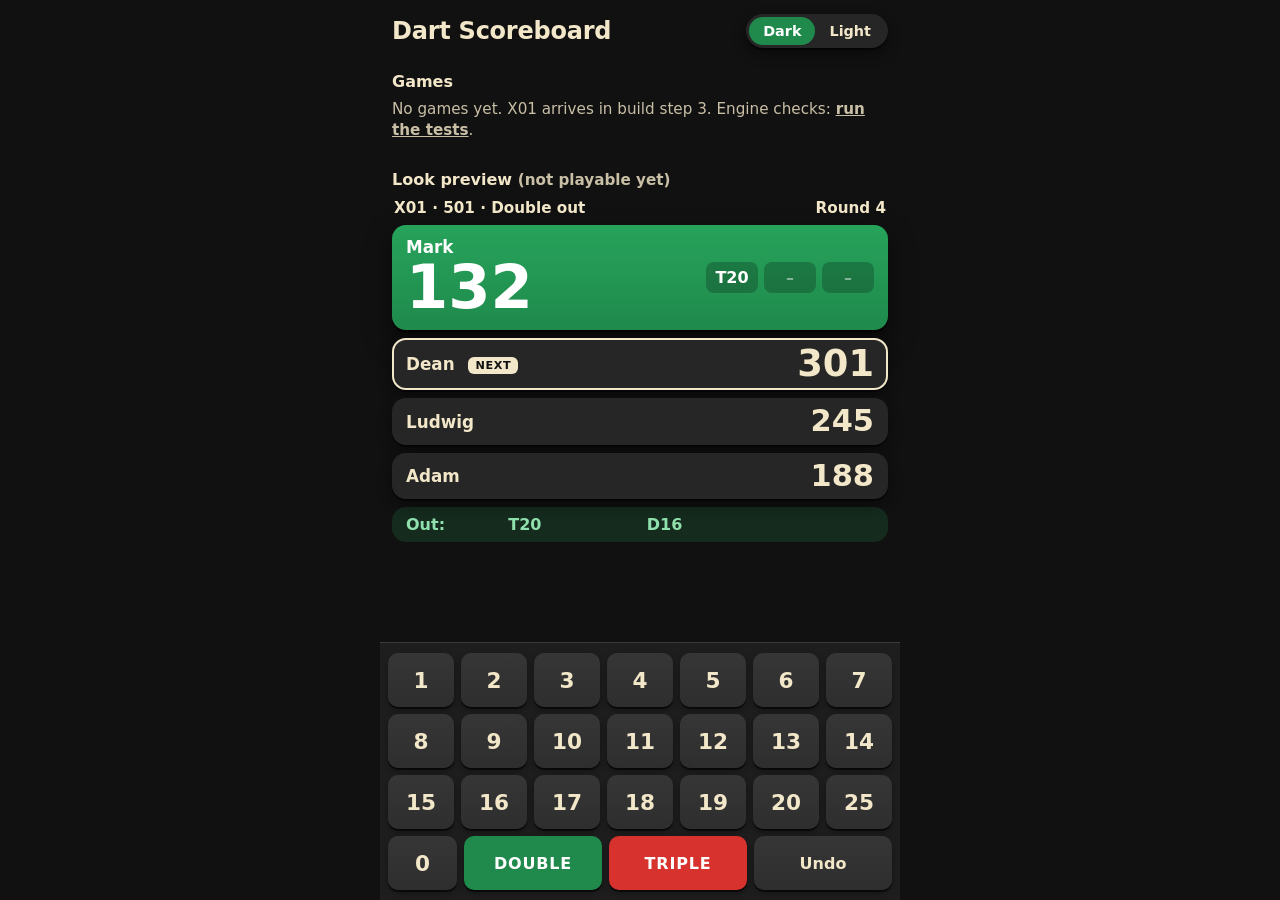
==== index.html @ 5ef2028f "Build step 1: app shell, game registry, engine with replay undo - Static PWA shell (manifest, offlin" ====
<!doctype html>
<html lang="en" data-theme="dark">
<head>
  <meta charset="utf-8">
  <meta name="viewport" content="width=device-width, initial-scale=1, viewport-fit=cover">
  <meta name="theme-color" content="#111111">
  <meta name="apple-mobile-web-app-capable" content="yes">
  <meta name="apple-mobile-web-app-status-bar-style" content="black">
  <title>Dart Scoreboard</title>
  <link rel="manifest" href="manifest.webmanifest">
  <link rel="icon" href="icons/icon.svg" type="image/svg+xml">
  <script>
    // Apply the saved theme before anything draws, so there's no flash.
    try { var t = localStorage.getItem('dartscoreboard.theme'); if (t === 'light' || t === 'dark') document.documentElement.dataset.theme = t; } catch (e) {}
  </script>
  <link rel="stylesheet" href="css/theme.css">
  <link rel="stylesheet" href="css/app.css">
  <script type="module" src="js/main.js"></script>
</head>
<body>
  <div class="app" id="app"></div>
</body>
</html>
---- css/theme.css ----
/* Colors for both themes. Every screen uses these variables, never raw colors.
   Dartboard palette: black, neutral greys, red, green, cream. No blue-tinted darks. */

:root,
:root[data-theme="dark"] {
  color-scheme: dark;

  /* page and surfaces */
  --page: #111111;
  --page-edge: #0b0b0b;
  --card: #262626;
  --card-text: #f3e7c9;
  --text: #f3e7c9;
  --text-muted: #c9bfa6;     /* still high contrast; never faint */
  --hairline: #3a3a3a;

  /* current thrower */
  --thrower-top: #27a35b;
  --thrower: #1f8a4c;
  --thrower-text: #ffffff;

  /* on-deck ("Next") */
  --next-outline: #f3e7c9;
  --next-tag-bg: #f3e7c9;
  --next-tag-text: #111111;

  /* checkout ("Out") bar */
  --hint-bg: rgba(39, 163, 91, 0.18);
  --hint-text: #8fe0ad;

  /* keypad band */
  --pad-band: #1e1e1e;
  --pad-border: #3a3a3a;
  --key: #2e2e2e;
  --key-top: #363636;
  --key-text: #f3e7c9;
  --key-double: #1f8a4c;
  --key-triple: #d7322d;
  --key-mod-text: #ffffff;

  /* feedback */
  --danger: #d7322d;
  --danger-text: #ffffff;

  /* depth */
  --shadow-card: 0 2px 0 rgba(0, 0, 0, 0.5), 0 6px 14px rgba(0, 0, 0, 0.45);
  --shadow-thrower: 0 3px 0 rgba(0, 0, 0, 0.55), 0 12px 26px rgba(0, 0, 0, 0.6);
  --shadow-key: 0 2px 0 rgba(0, 0, 0, 0.6), 0 3px 6px rgba(0, 0, 0, 0.35);
}

:root[data-theme="light"] {
  color-scheme: light;

  --page: #f3e7c9;
  --page-edge: #eadcb8;
  --card: #fffaec;
  --card-text: #111111;
  --text: #111111;
  --text-muted: #3d3a33;
  --hairline: #d8caa6;

  --thrower-top: #27a35b;
  --thrower: #1f8a4c;
  --thrower-text: #ffffff;

  --next-outline: #111111;
  --next-tag-bg: #111111;
  --next-tag-text: #f3e7c9;

  --hint-bg: #d4efdc;
  --hint-text: #145c33;

  --pad-band: #000000;
  --pad-border: #000000;
  --key: #2e2e2e;
  --key-top: #363636;
  --key-text: #f3e7c9;
  --key-double: #1f8a4c;
  --key-triple: #d7322d;
  --key-mod-text: #ffffff;

  --danger: #d7322d;
  --danger-text: #ffffff;

  --shadow-card: 0 1px 0 rgba(60, 45, 10, 0.18), 0 4px 12px rgba(60, 45, 10, 0.18);
  --shadow-thrower: 0 2px 0 rgba(0, 0, 0, 0.25), 0 10px 22px rgba(20, 60, 30, 0.35);
  --shadow-key: 0 2px 0 rgba(0, 0, 0, 0.7), 0 3px 6px rgba(0, 0, 0, 0.4);
}

/* sizes and type, shared by both themes */
:root {
  --font: system-ui, -apple-system, "Segoe UI", Roboto, "Helvetica Neue", Arial, sans-serif;
  --radius-card: 14px;
  --radius-key: 10px;
  --gap: 8px;
  --gutter: 12px;
}
---- css/app.css ----
/* Layout and components. Colors come only from css/theme.css variables. */

*, *::before, *::after { box-sizing: border-box; }

html, body { margin: 0; height: 100%; }

body {
  background: var(--page);
  color: var(--text);
  font-family: var(--font);
  -webkit-font-smoothing: antialiased;
  -webkit-tap-highlight-color: transparent;
  overscroll-behavior: none;
}

button { font: inherit; color: inherit; cursor: pointer; }

.app {
  max-width: 520px;
  min-height: 100%;
  margin: 0 auto;
  display: flex;
  flex-direction: column;
  padding-top: env(safe-area-inset-top);
}

/* ---------- top bar ---------- */
.topbar {
  display: flex;
  align-items: center;
  justify-content: space-between;
  gap: var(--gap);
  padding: 14px var(--gutter) 10px;
}
.topbar h1 { margin: 0; font-size: 1.5rem; font-weight: 800; letter-spacing: -0.01em; }

.segmented {
  display: inline-flex;
  background: var(--card);
  border-radius: 999px;
  padding: 3px;
  box-shadow: var(--shadow-card);
}
.segmented button {
  border: 0;
  background: transparent;
  color: var(--card-text);
  font-weight: 700;
  font-size: 0.9rem;
  padding: 6px 14px;
  border-radius: 999px;
}
.segmented button[aria-pressed="true"] { background: var(--thrower); color: var(--thrower-text); }

/* ---------- sections ---------- */
.section { padding: 6px var(--gutter) 14px; }
.section h2 { margin: 8px 0; font-size: 1rem; font-weight: 800; }
.note { margin: 0; font-size: 0.95rem; color: var(--text-muted); line-height: 1.4; }
.note a { color: inherit; font-weight: 700; }

/* ---------- playing screen pieces (used by the step-1 preview) ---------- */
.game-header {
  display: flex;
  justify-content: space-between;
  font-weight: 700;
  font-size: 0.95rem;
  color: var(--text);
  padding: 0 2px 8px;
}

.cards { display: flex; flex-direction: column; gap: var(--gap); }

.card {
  position: relative;
  display: flex;
  align-items: center;
  justify-content: space-between;
  gap: var(--gap);
  background: var(--card);
  color: var(--card-text);
  border-radius: var(--radius-card);
  box-shadow: var(--shadow-card);
  padding: 8px 14px;
}
.card .name { font-weight: 800; font-size: 1.05rem; }
.card .score { font-weight: 800; font-size: 1.9rem; font-variant-numeric: tabular-nums; line-height: 1; }

.card.thrower {
  background: linear-gradient(var(--thrower-top), var(--thrower));
  color: var(--thrower-text);
  box-shadow: var(--shadow-thrower);
  padding: 12px 14px;
  flex-wrap: wrap;
}
.card.thrower .score { font-size: 3.8rem; }

.card.next { outline: 2px solid var(--next-outline); outline-offset: -2px; }
.card.next .score { font-size: 2.3rem; }

.tag {
  font-size: 0.7rem;
  font-weight: 800;
  text-transform: uppercase;
  letter-spacing: 0.06em;
  padding: 2px 7px;
  border-radius: 6px;
  background: var(--next-tag-bg);
  color: var(--next-tag-text);
  margin-left: 8px;
  vertical-align: middle;
}

.slots { display: flex; gap: 6px; }
.slot {
  min-width: 52px;
  padding: 6px 4px;
  text-align: center;
  font-weight: 800;
  border-radius: 8px;
  background: rgba(0, 0, 0, 0.22);
}
.slot.empty { color: rgba(255, 255, 255, 0.45); }

.hint {
  display: grid;
  grid-template-columns: auto 1fr 1fr 1fr;
  align-items: center;
  margin-top: var(--gap);
  padding: 8px 14px;
  border-radius: var(--radius-card);
  background: var(--hint-bg);
  color: var(--hint-text);
  font-weight: 800;
}
.hint span { text-align: center; }
.hint .label { text-align: left; padding-right: 10px; }

/* ---------- keypad band: bottom of the screen, full width, straight top ---------- */
.keypad {
  margin-top: auto;
  background: var(--pad-band);
  border-top: 1px solid var(--pad-border);
  padding: 10px 8px calc(10px + env(safe-area-inset-bottom));
  display: grid;
  grid-template-columns: repeat(7, 1fr);
  gap: 7px;
}
.key {
  border: 0;
  height: 54px;
  border-radius: var(--radius-key);
  background: linear-gradient(var(--key-top), var(--key));
  color: var(--key-text);
  font-size: 1.35rem;
  font-weight: 700;
  box-shadow: var(--shadow-key);
}
.key:active { transform: translateY(1px); box-shadow: none; }
.keypad .bottom { grid-column: 1 / -1; display: grid; grid-template-columns: 1fr 2fr 2fr 2fr; gap: 7px; }
.key.double { background: var(--key-double); color: var(--key-mod-text); font-size: 1rem; letter-spacing: 0.05em; }
.key.triple { background: var(--key-triple); color: var(--key-mod-text); font-size: 1rem; letter-spacing: 0.05em; }
.key.undo { font-size: 1rem; }
.key[aria-pressed="true"] { outline: 3px solid var(--key-text); outline-offset: -3px; }
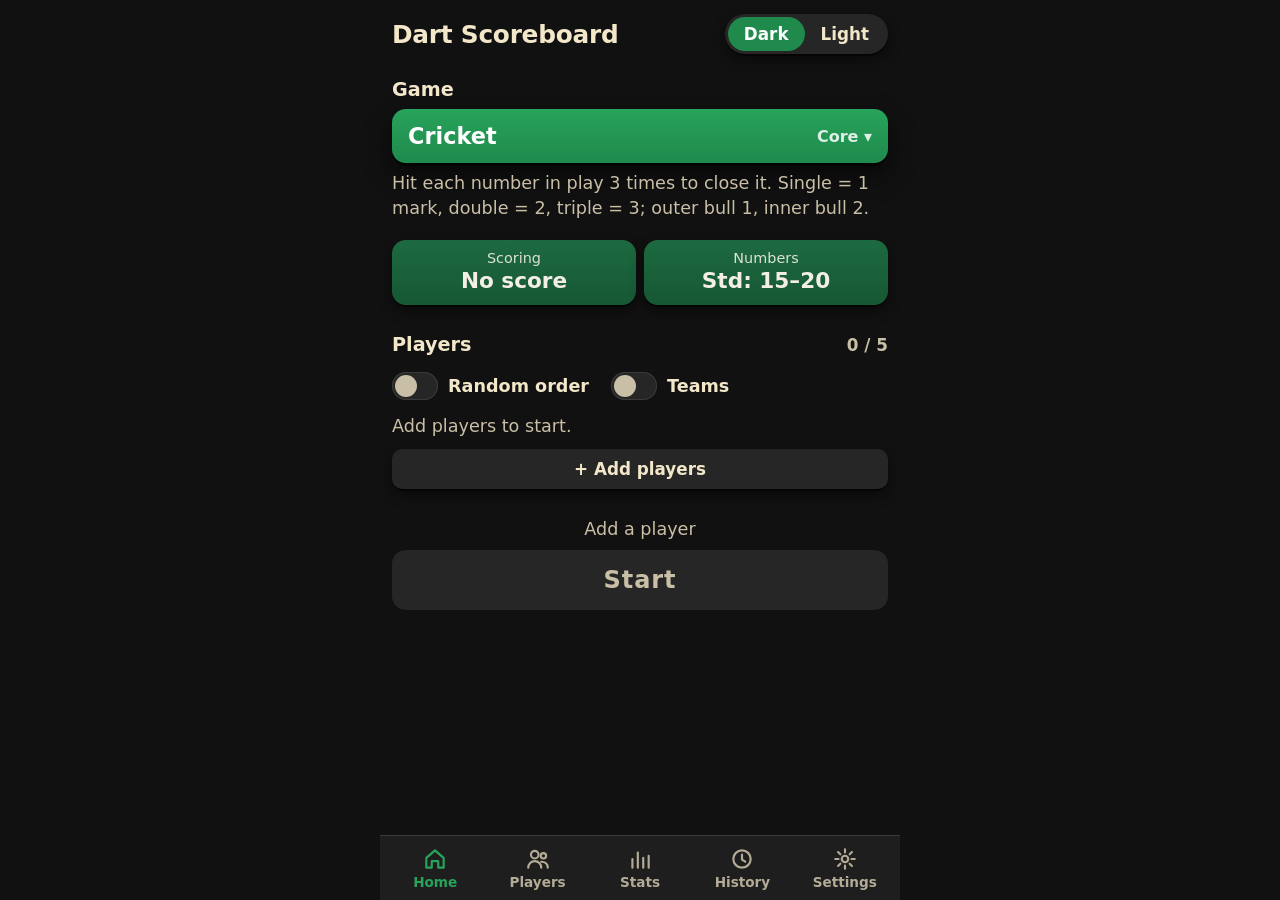
==== commit 31385e38: "Dartboard app icon, with PNG copies for iPhone and Android Co-Authored-By: Claude Opus 5.5 <noreply@" ====
--- a/index.html
+++ b/index.html
@@ -9,6 +9,7 @@
   <title>Dart Scoreboard</title>
   <link rel="manifest" href="manifest.webmanifest">
   <link rel="icon" href="icons/icon.svg" type="image/svg+xml">
+  <link rel="apple-touch-icon" href="icons/icon-180.png">
   <script>
     // Apply the saved theme before anything draws, so there's no flash.
     try { var t = localStorage.getItem('dartscoreboard.theme'); if (t === 'light' || t === 'dark') document.documentElement.dataset.theme = t; } catch (e) {}
--- a/css/theme.css
+++ b/css/theme.css
@@ -37,6 +37,22 @@
   --key-double: #1f8a4c;
   --key-triple: #d7322d;
   --key-mod-text: #ffffff;
+
+  /* darker, muted green: setup option tiles, quieter than the Game bar and Start */
+  --accent-soft-top: #1d6a40;
+  --accent-soft: #165834;
+  --accent-soft-text: #f3efe6;
+
+  /* bullseye target (Halve-It): faded treble red */
+  --bull-ring: rgba(222, 58, 52, 0.55);
+  --bull-gap: #1d1312;
+  --bull-centre: rgba(222, 58, 52, 0.62);
+  --bull-text: #ffffff;
+  --bull-text-shadow: 0 2px 8px rgba(0, 0, 0, 0.6);
+
+  /* small grey boxes, e.g. last turn's darts */
+  --chip-bg: #3a3a3a;
+  --chip-text: #f3e7c9;
 
   /* feedback */
   --danger: #d7322d;
@@ -79,6 +95,19 @@
   --key-triple: #d7322d;
   --key-mod-text: #ffffff;
 
+  --accent-soft-top: #1d6a40;
+  --accent-soft: #165834;
+  --accent-soft-text: #f3efe6;
+
+  --bull-ring: rgba(215, 50, 45, 0.5);
+  --bull-gap: #f8eee3;
+  --bull-centre: rgba(215, 50, 45, 0.58);
+  --bull-text: #1a0a09;
+  --bull-text-shadow: 0 1px 3px rgba(255, 250, 236, 0.8);
+
+  --chip-bg: #dcd5c4;
+  --chip-text: #111111;
+
   --danger: #d7322d;
   --danger-text: #ffffff;
 
--- a/css/app.css
+++ b/css/app.css
@@ -32,7 +32,7 @@
   gap: var(--gap);
   padding: 14px var(--gutter) 10px;
 }
-.topbar h1 { margin: 0; font-size: 1.5rem; font-weight: 800; letter-spacing: -0.01em; }
+.topbar h1 { margin: 0; font-size: 1.55rem; white-space: nowrap; font-weight: 700; letter-spacing: -0.01em; }
 
 .segmented {
   display: inline-flex;
@@ -46,24 +46,24 @@
   background: transparent;
   color: var(--card-text);
   font-weight: 700;
-  font-size: 0.9rem;
-  padding: 6px 14px;
+  font-size: 1.05rem;
+  padding: 7px 16px;
   border-radius: 999px;
 }
 .segmented button[aria-pressed="true"] { background: var(--thrower); color: var(--thrower-text); }
 
 /* ---------- sections ---------- */
 .section { padding: 6px var(--gutter) 14px; }
-.section h2 { margin: 8px 0; font-size: 1rem; font-weight: 800; }
-.note { margin: 0; font-size: 0.95rem; color: var(--text-muted); line-height: 1.4; }
+.section h2 { margin: 8px 0; font-size: 1.2rem; font-weight: 700; }
+.note { margin: 0; font-size: 1.1rem; color: var(--text-muted); line-height: 1.4; }
 .note a { color: inherit; font-weight: 700; }
 
 /* ---------- playing screen pieces (used by the step-1 preview) ---------- */
 .game-header {
   display: flex;
   justify-content: space-between;
-  font-weight: 700;
-  font-size: 0.95rem;
+  font-weight: 500;
+  font-size: 1.15rem;
   color: var(--text);
   padding: 0 2px 8px;
 }
@@ -82,24 +82,24 @@
   box-shadow: var(--shadow-card);
   padding: 8px 14px;
 }
-.card .name { font-weight: 800; font-size: 1.05rem; }
-.card .score { font-weight: 800; font-size: 1.9rem; font-variant-numeric: tabular-nums; line-height: 1; }
+.card .name { font-weight: 600; letter-spacing: 0.01em; font-size: 1.35rem; }
+.card .score { font-weight: 700; letter-spacing: 0.01em; font-size: 2.1rem; font-variant-numeric: tabular-nums; line-height: 1; }
 
 .card.thrower {
   background: linear-gradient(var(--thrower-top), var(--thrower));
   color: var(--thrower-text);
   box-shadow: var(--shadow-thrower);
   padding: 12px 14px;
-  flex-wrap: wrap;
-}
+}
+.card.thrower .slots { margin-top: 8px; }
 .card.thrower .score { font-size: 3.8rem; }
 
 .card.next { outline: 2px solid var(--next-outline); outline-offset: -2px; }
-.card.next .score { font-size: 2.3rem; }
+.card.next .score { font-size: 2.5rem; }
 
 .tag {
-  font-size: 0.7rem;
-  font-weight: 800;
+  font-size: 0.85rem;
+  font-weight: 700;
   text-transform: uppercase;
   letter-spacing: 0.06em;
   padding: 2px 7px;
@@ -112,10 +112,11 @@
 
 .slots { display: flex; gap: 6px; }
 .slot {
-  min-width: 52px;
+  min-width: 56px;
   padding: 6px 4px;
   text-align: center;
-  font-weight: 800;
+  font-size: 1.2rem;
+  font-weight: 600;
   border-radius: 8px;
   background: rgba(0, 0, 0, 0.22);
 }
@@ -130,7 +131,9 @@
   border-radius: var(--radius-card);
   background: var(--hint-bg);
   color: var(--hint-text);
-  font-weight: 800;
+  font-size: 1.35rem;
+  font-weight: 600;
+  letter-spacing: 0.02em;
 }
 .hint span { text-align: center; }
 .hint .label { text-align: left; padding-right: 10px; }
@@ -147,17 +150,762 @@
 }
 .key {
   border: 0;
-  height: 54px;
+  height: 58px;
   border-radius: var(--radius-key);
   background: linear-gradient(var(--key-top), var(--key));
   color: var(--key-text);
-  font-size: 1.35rem;
-  font-weight: 700;
+  font-size: 1.7rem;
+  font-weight: 500;
   box-shadow: var(--shadow-key);
 }
 .key:active { transform: translateY(1px); box-shadow: none; }
 .keypad .bottom { grid-column: 1 / -1; display: grid; grid-template-columns: 1fr 2fr 2fr 2fr; gap: 7px; }
-.key.double { background: var(--key-double); color: var(--key-mod-text); font-size: 1rem; letter-spacing: 0.05em; }
-.key.triple { background: var(--key-triple); color: var(--key-mod-text); font-size: 1rem; letter-spacing: 0.05em; }
-.key.undo { font-size: 1rem; }
+.key.double { background: var(--key-double); color: var(--key-mod-text); font-size: 1.25rem; font-weight: 600; letter-spacing: 0.05em; }
+.key.triple { background: var(--key-triple); color: var(--key-mod-text); font-size: 1.25rem; font-weight: 600; letter-spacing: 0.05em; }
+.key.undo { font-size: 1.25rem; font-weight: 600; }
 .key[aria-pressed="true"] { outline: 3px solid var(--key-text); outline-offset: -3px; }
+
+/* ================= step 2: screens, setup, players ================= */
+
+.screen { flex: 1; padding-bottom: 12px; }
+.count { font-weight: 600; color: var(--text-muted); font-size: 1.05rem; }
+.note.small { font-size: 0.95rem; }
+.note.center { text-align: center; margin-bottom: 8px; }
+.row-between { display: flex; align-items: baseline; justify-content: space-between; }
+.error { margin: 8px 0 0; color: var(--danger); font-weight: 600; font-size: 1.05rem; }
+
+/* buttons */
+.btn {
+  border: 0;
+  border-radius: var(--radius-key);
+  background: var(--card);
+  color: var(--card-text);
+  font-weight: 600;
+  font-size: 1.05rem;
+  padding: 10px 14px;
+  box-shadow: var(--shadow-card);
+}
+.btn.primary { background: var(--thrower); color: var(--thrower-text); }
+.btn.danger { background: var(--danger); color: var(--danger-text); }
+.btn.wide { width: 100%; margin-top: 10px; }
+.btn.icon-btn { padding: 10px 13px; }
+.btn:disabled, .chip:disabled { opacity: 0.45; cursor: default; }
+
+/* text inputs */
+input {
+  font: inherit;
+  font-size: 1.1rem;
+  color: var(--card-text);
+  background: var(--card);
+  border: 1px solid var(--hairline);
+  border-radius: var(--radius-key);
+  padding: 10px 12px;
+  min-width: 0;
+}
+input:focus { outline: 2px solid var(--thrower-top); outline-offset: 0; }
+.add-row { display: flex; gap: var(--gap); width: 100%; }
+.add-row input { flex: 1; }
+
+/* game picker */
+.game-pick {
+  width: 100%;
+  display: flex;
+  justify-content: space-between;
+  align-items: center;
+  border: 0;
+  border-radius: var(--radius-card);
+  background: var(--card);
+  color: var(--card-text);
+  box-shadow: var(--shadow-card);
+  padding: 14px 16px;
+  font-size: 1.4rem;
+  font-weight: 700;
+}
+.pick-group { font-size: 1rem; font-weight: 600; color: var(--text-muted); }
+.rules { margin-top: 8px; }
+.game-list { margin-top: 8px; display: grid; gap: 10px; }
+.group-name { font-weight: 700; font-size: 0.95rem; text-transform: uppercase; letter-spacing: 0.06em; color: var(--text-muted); margin-bottom: 4px; }
+.game-option {
+  border: 0; border-radius: var(--radius-key); padding: 10px 14px; margin: 0 6px 6px 0;
+  background: var(--card); color: var(--card-text); font-weight: 600; font-size: 1.1rem; box-shadow: var(--shadow-card);
+}
+.game-option[aria-pressed="true"] { background: var(--thrower); color: var(--thrower-text); }
+
+/* option tiles: tap to cycle */
+.tiles { display: grid; grid-template-columns: repeat(auto-fit, minmax(76px, 1fr)); gap: var(--gap); }
+.tile {
+  border: 0;
+  border-radius: var(--radius-card);
+  background: linear-gradient(var(--thrower-top), var(--thrower));
+  color: var(--thrower-text);
+  box-shadow: var(--shadow-card);
+  padding: 10px 6px 12px;
+  display: flex;
+  flex-direction: column;
+  align-items: center;
+  gap: 2px;
+}
+.tile.off { background: var(--card); color: var(--card-text); }
+.tile-label { font-size: 0.9rem; font-weight: 500; opacity: 0.9; }
+.tile-value { font-size: 1.35rem; font-weight: 700; }
+.tile:active { transform: translateY(1px); }
+.custom-row { display: flex; align-items: center; justify-content: space-between; gap: 10px; margin-top: 10px; font-weight: 600; font-size: 1.05rem; }
+.custom-row input { width: 9em; }
+
+/* switches */
+.switches { display: flex; flex-wrap: wrap; gap: 10px 22px; margin: 4px 0 10px; }
+.switch { display: inline-flex; align-items: center; gap: 10px; border: 0; background: none; padding: 4px 0; font-size: 1.1rem; font-weight: 600; }
+.switch-track { width: 46px; height: 28px; border-radius: 999px; background: var(--card); box-shadow: inset 0 0 0 1px var(--hairline); position: relative; transition: background 0.15s; }
+.switch-knob { position: absolute; top: 3px; left: 3px; width: 22px; height: 22px; border-radius: 50%; background: var(--text-muted); transition: transform 0.15s, background 0.15s; }
+.switch[aria-checked="true"] .switch-track { background: var(--thrower); }
+.switch[aria-checked="true"] .switch-knob { transform: translateX(18px); background: #ffffff; }
+
+/* picked players and roster list */
+.picked, .list { list-style: none; margin: 0; padding: 0; display: flex; flex-direction: column; gap: 6px; }
+.pick-row, .list-row {
+  display: flex; align-items: center; gap: 10px;
+  background: var(--card); color: var(--card-text);
+  border-radius: var(--radius-card); box-shadow: var(--shadow-card);
+  padding: 6px 8px 6px 6px;
+}
+.list-row { padding-left: 14px; }
+.row-name { flex: 1; font-size: 1.3rem; font-weight: 600; letter-spacing: 0.01em; overflow: hidden; text-overflow: ellipsis; white-space: nowrap; }
+.picked { user-select: none; -webkit-user-select: none; }
+.handle { display: grid; place-items: center; width: 40px; height: 40px; color: var(--text-muted); touch-action: none; cursor: grab; }
+.pick-row.dragging { outline: 2px solid var(--thrower-top); box-shadow: var(--shadow-thrower); }
+.team-badge {
+  width: 40px; height: 40px; border-radius: 50%;
+  border: 2px solid var(--card-text); background: transparent; color: var(--card-text);
+  font-weight: 700; font-size: 1.1rem;
+}
+.add-panel { margin-top: 10px; }
+.chips { display: flex; flex-wrap: wrap; gap: 6px; margin-bottom: 10px; }
+.chip {
+  border: 1px solid var(--hairline); border-radius: 999px; background: var(--card); color: var(--card-text);
+  padding: 8px 14px; font-weight: 600; font-size: 1.05rem;
+}
+
+/* start button */
+.start-wrap { padding-top: 14px; }
+.start {
+  width: 100%; border: 0; border-radius: var(--radius-card); padding: 16px;
+  background: linear-gradient(var(--thrower-top), var(--thrower)); color: var(--thrower-text);
+  font-size: 1.5rem; font-weight: 700; letter-spacing: 0.04em; box-shadow: var(--shadow-thrower);
+}
+.start:disabled { background: var(--card); color: var(--text-muted); box-shadow: none; cursor: default; }
+
+/* bottom navigation */
+.tabbar {
+  position: sticky; bottom: 0;
+  display: grid; grid-template-columns: repeat(5, 1fr);
+  background: var(--pad-band); border-top: 1px solid var(--pad-border);
+  padding: 6px 4px calc(6px + env(safe-area-inset-bottom));
+}
+.tabbar button { border: 0; background: none; color: var(--key-text); opacity: 0.7; display: flex; flex-direction: column; align-items: center; gap: 2px; font-size: 0.85rem; font-weight: 600; padding: 4px 0; }
+.tabbar button[aria-current="page"] { opacity: 1; color: var(--thrower-top); }
+.icon { width: 26px; height: 26px; fill: none; stroke: currentColor; stroke-width: 2; stroke-linecap: round; stroke-linejoin: round; }
+
+/* playing screen (step 2 placeholder) */
+.match { display: flex; flex-direction: column; min-height: 100vh; min-height: 100dvh; }
+.match-top { display: flex; align-items: center; justify-content: space-between; gap: 10px; padding: 10px var(--gutter) 0; }
+.members { display: flex; gap: 10px; font-size: 1rem; font-weight: 500; opacity: 0.85; margin-top: 2px; }
+.members .up { font-weight: 700; opacity: 1; text-decoration: underline; text-underline-offset: 4px; }
+
+/* pop-up menu (bottom sheet) for option tiles and team letters */
+.sheet-backdrop { position: fixed; inset: 0; background: rgba(0, 0, 0, 0.55); z-index: 10; }
+.sheet {
+  position: fixed; left: 0; right: 0; bottom: 0; z-index: 11;
+  max-width: 520px; margin: 0 auto; max-height: 85vh; overflow-y: auto;
+  background: var(--page); color: var(--text);
+  border-radius: 20px 20px 0 0; box-shadow: 0 -10px 30px rgba(0, 0, 0, 0.5);
+  padding: 14px var(--gutter) calc(16px + env(safe-area-inset-bottom));
+  animation: sheet-up 0.16s ease-out;
+}
+@keyframes sheet-up { from { transform: translateY(30px); opacity: 0; } to { transform: none; opacity: 1; } }
+.sheet-head { display: flex; justify-content: space-between; align-items: flex-start; gap: 10px; margin-bottom: 12px; }
+.sheet-title { font-size: 1.4rem; font-weight: 700; }
+.sheet-rows { display: flex; flex-direction: column; gap: 8px; }
+.sheet-row {
+  min-height: 60px; width: 100%; text-align: left;
+  display: flex; flex-direction: column; justify-content: center; gap: 2px;
+  border: 0; border-radius: var(--radius-card); padding: 10px 16px;
+  background: var(--card); color: var(--card-text); box-shadow: var(--shadow-card);
+}
+.sheet-row[aria-pressed="true"] { background: linear-gradient(var(--thrower-top), var(--thrower)); color: var(--thrower-text); }
+.sheet-label { font-size: 1.35rem; font-weight: 700; }
+.sheet-desc { font-size: 1rem; font-weight: 500; opacity: 0.85; }
+
+/* ================= step 3: live playing screen ================= */
+
+.match { height: 100vh; height: 100dvh; min-height: 0; overflow: hidden; }
+.match-top { padding: 8px var(--gutter) 6px; gap: 10px; }
+.match-top .game-header { flex: 1; padding: 0; gap: 8px; }
+.btn.small-btn { padding: 7px 11px; font-size: 0.95rem; }
+.match .cards { padding: 0 var(--gutter); flex: 1; min-height: 0; overflow-y: auto; }
+.match .hint { margin: var(--gap) var(--gutter) 0; }
+.hint-wide { grid-column: 2 / -1; text-align: left !important; font-size: 1.1rem; }
+
+.card-left { min-width: 0; }
+.stats { font-size: 0.9rem; font-weight: 500; opacity: 0.8; margin-top: 2px; white-space: nowrap; overflow: hidden; text-overflow: ellipsis; }
+.turn-row { display: flex; align-items: center; gap: 10px; margin-top: 8px; }
+.turn-total { font-size: 1.5rem; font-weight: 700; min-width: 2ch; }
+
+.key:disabled { opacity: 0.3; box-shadow: none; }
+.key.undo:disabled { opacity: 0.45; }
+
+/* 4 or 5 players/teams: tighter cards so all fit with the keypad */
+.match.n4 .card, .match.n5 .card { padding-top: 5px; padding-bottom: 5px; }
+.match.n4 .card .score, .match.n5 .card .score { font-size: 1.8rem; }
+.match.n4 .card.next .score, .match.n5 .card.next .score { font-size: 2.1rem; }
+.match.n4 .card.thrower .score, .match.n5 .card.thrower .score { font-size: 3.2rem; }
+.match.n5 .card.thrower { padding-top: 8px; padding-bottom: 8px; }
+.match.n5 .stats { display: none; }
+.match.n5 .card.thrower .stats { display: block; }
+.match.n4 .cards, .match.n5 .cards { gap: 6px; }
+
+/* short feedback pop-ups */
+.toast {
+  position: fixed; left: 50%; top: 30%; transform: translateX(-50%); z-index: 20;
+  padding: 14px 34px; border-radius: 18px; font-size: 2.6rem; font-weight: 700; letter-spacing: 0.04em;
+  box-shadow: var(--shadow-thrower); pointer-events: none;
+  animation: pop 0.18s ease-out;
+}
+.toast.bust { background: var(--danger); color: var(--danger-text); text-transform: uppercase; }
+.toast.big { background: linear-gradient(var(--thrower-top), var(--thrower)); color: var(--thrower-text); }
+@keyframes pop { from { transform: translateX(-50%) scale(0.7); opacity: 0; } to { transform: translateX(-50%) scale(1); opacity: 1; } }
+
+/* game over */
+.win-title { font-size: 1.8rem; font-weight: 700; text-align: center; margin: 6px 0 14px; color: var(--thrower-top); }
+.sheet-row.danger { background: var(--danger); color: var(--danger-text); }
+.sheet > .note { margin: 6px 0 12px; }
+.match-top .game-header { font-size: 1rem; align-items: center; }
+.match-top .game-header span:last-child { white-space: nowrap; }
+.btn.small-btn { font-size: 1.4rem; line-height: 1; padding: 6px 13px 8px; }
+.card.thrower .slots { margin-top: 6px; }
+.stats b { font-weight: 700; opacity: 1; }
+.card.thrower .stats { opacity: 0.95; margin-top: 6px; }
+
+/* ================= step 4: Cricket marks board ================= */
+
+.marks-board {
+  flex: 1; min-height: 0;
+  margin: 0 var(--gutter);
+  display: grid;
+  grid-template-columns: 58px repeat(var(--cols), minmax(0, 1fr));
+  grid-template-rows: auto repeat(var(--rows), minmax(34px, 1fr));
+  gap: 4px;
+}
+.mcorner { }
+.mhead {
+  position: relative;
+  min-width: 0;
+  background: var(--card); color: var(--card-text);
+  border-radius: 12px 12px 6px 6px; box-shadow: var(--shadow-card);
+  padding: 8px 4px 6px; text-align: center;
+}
+.mhead.thrower { background: linear-gradient(var(--thrower-top), var(--thrower)); color: var(--thrower-text); box-shadow: var(--shadow-thrower); }
+.mhead.next { outline: 2px solid var(--next-outline); outline-offset: -2px; }
+.mhead .tag { position: absolute; top: -9px; left: 50%; transform: translateX(-50%); margin: 0; font-size: 0.7rem; padding: 1px 6px; }
+.mname { font-size: 1.05rem; font-weight: 600; letter-spacing: 0.01em; white-space: nowrap; overflow: hidden; text-overflow: ellipsis; }
+.mmembers { font-size: 0.78rem; font-weight: 500; opacity: 0.85; white-space: nowrap; overflow: hidden; text-overflow: ellipsis; }
+.mmembers .up { font-weight: 700; opacity: 1; text-decoration: underline; text-underline-offset: 3px; }
+.mpoints { font-size: 1.6rem; font-weight: 700; line-height: 1.1; margin-top: 2px; font-variant-numeric: tabular-nums; }
+
+.mlabel {
+  display: grid; place-items: center;
+  border-radius: 10px;
+  background: var(--key); color: var(--key-text);
+  font-size: 1.35rem; font-weight: 700;
+}
+.mlabel.dead { opacity: 0.35; text-decoration: line-through; }
+.mcell {
+  display: grid; place-items: center; min-height: 0;
+  background: var(--card); color: var(--card-text); border-radius: 8px;
+}
+.mcell.thrower { box-shadow: inset 0 0 0 2px var(--thrower-top); }
+.mcell.dead { opacity: 0.45; }
+.mark { width: 30px; height: 30px; fill: none; stroke: currentColor; stroke-width: 3; stroke-linecap: round; }
+
+.turn-strip {
+  display: flex; align-items: center; gap: 10px;
+  margin: var(--gap) var(--gutter) 0; padding: 8px 12px;
+  border-radius: var(--radius-card);
+  background: linear-gradient(var(--thrower-top), var(--thrower)); color: var(--thrower-text);
+  box-shadow: var(--shadow-thrower);
+}
+.strip-name { font-weight: 700; font-size: 1.15rem; flex: 1; min-width: 0; white-space: nowrap; overflow: hidden; text-overflow: ellipsis; }
+.strip-stat { font-size: 0.95rem; font-weight: 600; white-space: nowrap; }
+.turn-strip .slot { min-width: 48px; font-size: 1.05rem; }
+.match.n5 .marks-board { grid-template-columns: 50px repeat(5, minmax(0, 1fr)); gap: 3px; }
+.match.n5 .mname { font-size: 0.95rem; }
+.match.n5 .mpoints { font-size: 1.35rem; }
+.match.n4 .mname { font-size: 0.95rem; }
+.match.n5 .mname { font-size: 0.85rem; letter-spacing: 0; }
+.match.n4 .mhead, .match.n5 .mhead { padding-left: 2px; padding-right: 2px; }
+
+/* Cricket board v2 (Mark's feedback 2026-11-18): shorter rows, bigger marks,
+   a "Darts" row under every column, no separate turn strip. */
+.marks-board {
+  flex: 1;
+  align-content: start;
+  grid-template-rows: auto repeat(var(--rows), 40px) auto;
+}
+.mcell { padding: 1px; }
+.mark { width: 36px; height: 36px; stroke-width: 3.2; }
+.mpoints { font-size: 1.45rem; }
+.mstat { font-size: 0.72rem; font-weight: 600; opacity: 0.85; white-space: nowrap; overflow: hidden; text-overflow: ellipsis; }
+.mlabel.throws-label { font-size: 0.8rem; font-weight: 600; background: none; color: var(--text-muted); }
+
+.mthrows {
+  display: grid; grid-template-columns: repeat(3, minmax(0, 1fr)); gap: 2px;
+  background: var(--chip-bg); color: var(--chip-text);
+  border-radius: 8px; padding: 4px 2px;
+  font-size: 0.82rem; font-weight: 600; text-align: center;
+  font-variant-numeric: tabular-nums; letter-spacing: -0.01em;
+}
+.mthrows span { white-space: nowrap; overflow: hidden; }
+.mthrows.now { background: linear-gradient(var(--thrower-top), var(--thrower)); color: var(--thrower-text); box-shadow: var(--shadow-card); }
+.match.n4 .mthrows, .match.n5 .mthrows { font-size: 0.7rem; padding: 4px 1px; gap: 1px; letter-spacing: -0.03em; }
+
+/* word keys like "Bull" */
+.key.word { font-size: 1.15rem; }
+
+/* Cricket board v3 (Mark, 2026-11-18): rows about 35% taller (40 -> 54px) where the
+   screen has room, never shorter than 40px; marks grow with the row. */
+.marks-board { grid-template-rows: auto repeat(var(--rows), minmax(40px, 54px)) auto; }
+.mcell { overflow: hidden; }
+.mark { width: auto; height: min(48px, calc(100% - 6px)); aspect-ratio: 1; stroke-width: 3.4; }
+
+/* ================= step 5: Baseball and Assassin ================= */
+
+/* lives as pips (Assassin) */
+.lives { display: flex; gap: 5px; margin-top: 6px; }
+.pip { width: 14px; height: 14px; border-radius: 50%; border: 2px solid currentColor; opacity: 0.5; }
+.pip.on { background: currentColor; opacity: 1; }
+.badge {
+  margin-left: 8px; vertical-align: middle;
+  font-size: 0.75rem; font-weight: 700; letter-spacing: 0.06em; text-transform: uppercase;
+  padding: 2px 7px; border-radius: 6px;
+  background: var(--card-text); color: var(--card);
+}
+.card.thrower .badge { background: var(--thrower-text); color: var(--thrower); }
+.badge.badge-out { background: var(--danger); color: var(--danger-text); }
+.card.is-out { opacity: 0.45; }
+.main-label { font-size: 0.9rem; font-weight: 600; opacity: 0.8; margin-right: 4px; vertical-align: top; }
+.match.n4 .lives .pip, .match.n5 .lives .pip { width: 11px; height: 11px; }
+.match.n5 .lives { margin-top: 3px; }
+
+/* feedback pop-ups with longer text */
+.toast.long { font-size: 1.6rem; white-space: nowrap; max-width: calc(100vw - 24px); text-align: center; padding: 12px 22px; }
+.toast.info { background: var(--card); color: var(--card-text); outline: 2px solid var(--thrower-top); }
+
+/* Baseball: one big key for the inning's number */
+.keypad.one-key > .key:first-child { grid-column: 1 / -1; font-size: 2rem; height: 64px; }
+
+/* Number draw screen */
+.draw-prompt { margin: 6px 0 14px; }
+.draw-who { font-size: 1.45rem; font-weight: 700; margin-bottom: 4px; }
+.draw-grid { display: grid; grid-template-columns: repeat(5, 1fr); gap: 8px; }
+.draw-key { height: 62px; display: flex; flex-direction: column; align-items: center; justify-content: center; line-height: 1.1; }
+.draw-key.taken { background: var(--card); color: var(--text-muted); opacity: 1; }
+.draw-owner { font-size: 0.7rem; font-weight: 600; max-width: 100%; overflow: hidden; text-overflow: ellipsis; white-space: nowrap; }
+.draw-list { list-style: none; padding: 0; margin: 14px 0 0; display: grid; grid-template-columns: 1fr 1fr; gap: 6px 14px; }
+.draw-list li { display: flex; justify-content: space-between; font-size: 1.1rem; font-weight: 600; border-bottom: 1px solid var(--hairline); padding: 4px 0; }
+.draw-actions { display: flex; gap: 10px; margin-top: 16px; align-items: stretch; }
+.draw-actions .start { flex: 1; }
+.match.draw { overflow-y: auto; }
+/* life dots sit on the name line */
+.name .lives { display: inline-flex; margin: 0 0 0 10px; vertical-align: middle; gap: 4px; }
+.name .pip { width: 12px; height: 12px; }
+.match.n4 .name .pip, .match.n5 .name .pip { width: 10px; height: 10px; }
+.match.n5 .name .lives { margin-left: 6px; gap: 3px; }
+
+/* ================= Mark's feedback on step 5 (2026-11-18) ================= */
+
+/* Assassin badge in red so it stands out (Out badge stays red too, but cards are dimmed) */
+.badge:not(.badge-out), .card.thrower .badge:not(.badge-out) { background: var(--danger); color: var(--danger-text); }
+
+/* decorative graphic between sections; shrinks or hides when space is short */
+.match.has-art .cards { flex: 0 1 auto; }
+.match-art { flex: 1; min-height: 0; display: flex; align-items: center; justify-content: center; padding: 8px var(--gutter); overflow: hidden; }
+.art { height: 100%; width: auto; max-width: 100%; max-height: 230px; }
+.match-art.art-diamond .art { opacity: 0.35; max-height: 170px; }
+
+/* Baseball pad: Miss and target tiles, then Double / Triple / Undo */
+.target-row { grid-column: 1 / -1; display: grid; grid-template-columns: 1fr 1fr; gap: 10px; }
+.target-tile, .miss-tile { height: clamp(84px, 20vh, 170px); border-radius: var(--radius-card); }
+.target-tile { background: linear-gradient(var(--thrower-top), var(--thrower)); color: var(--thrower-text); font-size: 3.4rem; }
+.miss-tile { font-size: 1.8rem; }
+.keypad .bottom.no-miss { grid-template-columns: 1fr 1fr 1fr; }
+/* Hide the graphic when there isn't room for it to look like anything (e.g. 5 players on a small phone). */
+.match-art { container-type: size; }
+@container (max-height: 64px) { .art { display: none; } }
+
+/* Mark's feedback (2026-11-18, round 2) */
+/* bigger, more spaced life dots so they're easy to count */
+.name .lives { gap: 8px; margin-left: 12px; }
+.name .pip { width: 16px; height: 16px; border-width: 2px; }
+.match.n4 .name .pip, .match.n5 .name .pip { width: 14px; height: 14px; }
+.match.n4 .name .lives, .match.n5 .name .lives { gap: 6px; margin-left: 10px; }
+
+/* Baseball tiles: bigger, bold text */
+.miss-tile { font-size: 2.6rem; font-weight: 800; }
+.target-tile { font-size: 4.8rem; font-weight: 800; }
+
+/* last turn's darts shown on the other players' cards (Baseball) */
+.mini-darts { display: inline-flex; gap: 4px; margin-left: 10px; vertical-align: middle; }
+.mini-darts span {
+  min-width: 30px; padding: 2px 4px; border-radius: 6px; text-align: center;
+  background: var(--chip-bg); color: var(--chip-text);
+  font-size: 0.85rem; font-weight: 700;
+}
+
+/* Mark's feedback (2026-11-18, round 3) */
+/* Assassin: first 3 dots red while a player has 3 lives or fewer */
+.lives .pip.risk { border-color: var(--danger); opacity: 1; }
+.lives .pip.risk.on { background: var(--danger); }
+.card.thrower .lives .pip.risk { border-color: #ff4d47; box-shadow: 0 0 0 1.5px rgba(0, 0, 0, 0.35); }
+.card.thrower .lives .pip.risk.on { background: #ff4d47; }
+
+/* Setup: Game bar in the same green as Start; option tiles a lighter green */
+.game-pick {
+  background: linear-gradient(var(--thrower-top), var(--thrower));
+  color: var(--thrower-text);
+  box-shadow: var(--shadow-thrower);
+}
+.game-pick .pick-group { color: var(--thrower-text); opacity: 0.85; }
+.tile:not(.off) { background: linear-gradient(var(--accent-soft-top), var(--accent-soft)); color: var(--accent-soft-text); }
+
+/* Pop-up menus sit in the middle of the screen (Mark, 2026-11-18) instead of at the bottom. */
+.sheet {
+  top: 0; bottom: 0; left: var(--gutter); right: var(--gutter);
+  margin: auto;
+  height: fit-content;
+  max-width: 488px;
+  max-height: 85vh;
+  border-radius: 20px;
+  padding: 16px var(--gutter) 16px;
+  box-shadow: 0 16px 40px rgba(0, 0, 0, 0.55);
+  animation: sheet-pop 0.16s ease-out;
+}
+@keyframes sheet-pop { from { transform: scale(0.94); opacity: 0; } to { transform: none; opacity: 1; } }
+.sheet { border: 1px solid var(--hairline); }
+
+/* ================= step 6: resume and History ================= */
+
+.resume-bar {
+  width: 100%; text-align: left; border: 0; cursor: pointer;
+  display: flex; flex-direction: column; gap: 2px;
+  padding: 12px 16px; border-radius: var(--radius-card);
+  background: linear-gradient(var(--thrower-top), var(--thrower)); color: var(--thrower-text);
+  box-shadow: var(--shadow-thrower);
+}
+.resume-label { font-size: 1.3rem; font-weight: 700; }
+.resume-label::after { content: ' ›'; }
+.resume-what { font-size: 1rem; font-weight: 600; }
+.resume-who { font-size: 0.95rem; font-weight: 500; opacity: 0.9; white-space: nowrap; overflow: hidden; text-overflow: ellipsis; }
+
+.history-list { gap: 8px; }
+.history-row {
+  width: 100%; text-align: left; border: 0; cursor: pointer;
+  display: flex; flex-direction: column; gap: 3px;
+  padding: 10px 14px; border-radius: var(--radius-card);
+  background: var(--card); color: var(--card-text); box-shadow: var(--shadow-card);
+}
+.history-top { display: flex; justify-content: space-between; gap: 10px; align-items: baseline; }
+.history-game { font-weight: 700; font-size: 1.05rem; }
+.history-date { font-size: 0.85rem; font-weight: 500; color: var(--text-muted); white-space: nowrap; }
+.history-winner { font-size: 1.25rem; font-weight: 700; }
+.winner-label, .result-banner span {
+  font-size: 0.72rem; font-weight: 700; letter-spacing: 0.06em; text-transform: uppercase;
+  padding: 2px 7px; border-radius: 6px; vertical-align: middle; margin-right: 4px;
+  background: var(--thrower); color: var(--thrower-text);
+}
+.history-players { font-size: 0.95rem; font-weight: 500; color: var(--text-muted); }
+
+/* a finished game opened from History: no keypad, nothing to tap but Back */
+.match.past { height: auto; min-height: 100vh; overflow: visible; }
+.match.past .cards, .match.past .marks-board { flex: 0 0 auto; }
+.result-banner { margin: 2px var(--gutter) 10px; font-size: 1.3rem; font-weight: 700; }
+
+/* 5 players: a slightly tighter thrower card so every card fits on a small phone */
+.match.n5 .card.thrower .slots { margin-top: 4px; }
+.match.n5 .card.thrower .slot { padding: 3px 4px; font-size: 1.05rem; }
+.match.n5 .card.thrower .stats { margin-top: 3px; }
+
+/* ================= Knockout layout (Mark chose mockup Option 2, 2026-11-18) ================= */
+
+/* score area: optional life dots, then the big number */
+.score-side { display: flex; align-items: center; gap: 10px; flex-shrink: 0; }
+.score-side .lives { display: inline-flex; gap: 5px; margin: 0; }
+.score-side .pip { width: 13px; height: 13px; }
+
+/* on-deck card keeps its outline and NEXT tag but not the bigger score */
+.match.plain-next .card.next .score { font-size: 2.1rem; }
+.match.plain-next.n4 .card.next .score, .match.plain-next.n5 .card.next .score { font-size: 1.8rem; }
+.match.plain-next .mini-darts span { min-width: 26px; font-size: 0.8rem; }
+
+/* the big red "score to beat" panel fills the space under the players */
+.match.has-panel .cards { flex: 0 1 auto; }
+.beat-panel {
+  flex: 1; min-height: 64px; max-height: 190px;
+  margin: 8px var(--gutter) 10px; padding: 10px 18px;
+  border-radius: 16px;
+  background: linear-gradient(#e0413b, var(--danger));
+  color: var(--danger-text);
+  box-shadow: var(--shadow-thrower);
+  display: grid; grid-template-columns: 1fr auto; grid-template-rows: auto auto auto;
+  align-content: center; align-items: center; gap: 2px 12px;
+}
+.bp-label { font-size: 1rem; font-weight: 700; letter-spacing: 0.08em; text-transform: uppercase; opacity: 0.92; }
+.bp-num { grid-column: 2; grid-row: 1 / span 3; font-size: 4.2rem; font-weight: 700; line-height: 1; font-variant-numeric: tabular-nums; }
+.bp-who { font-size: 1rem; font-weight: 600; opacity: 0.92; }
+.bp-need { font-size: 1.3rem; font-weight: 700; }
+/* when the panel is squeezed (5 players, small phone) it becomes one compact row */
+.match.n5 .beat-panel { grid-template-rows: auto; grid-template-columns: auto 1fr auto; padding: 6px 14px; }
+.match.n5 .bp-who { display: none; }
+.match.n5 .bp-num { grid-column: 3; grid-row: 1; font-size: 2.6rem; }
+.match.n5 .bp-need { grid-column: 2; text-align: right; }
+/* 4-5 players: slimmer dots, dart boxes and NEXT tag so each card stays on one line, even with 5 lives */
+.match.plain-next.n4 .score-side .pip, .match.plain-next.n5 .score-side .pip { width: 10px; height: 10px; }
+.match.plain-next.n4 .score-side .lives, .match.plain-next.n5 .score-side .lives { gap: 3px; }
+.match.plain-next.n4 .score-side, .match.plain-next.n5 .score-side { gap: 8px; }
+.match.plain-next.n4 .mini-darts, .match.plain-next.n5 .mini-darts { gap: 3px; margin-left: 6px; }
+.match.plain-next.n4 .mini-darts span, .match.plain-next.n5 .mini-darts span { min-width: 22px; padding: 1px 3px; font-size: 0.72rem; }
+.match.plain-next.n4 .card .tag, .match.plain-next.n5 .card .tag { font-size: 0.7rem; padding: 1px 5px; margin-left: 6px; }
+
+/* Knockout red bar, round 2 (Mark, 2026-11-18): only as tall as its three lines of text,
+   and its number the same size as the current thrower's score. It no longer fills spare space. */
+.beat-panel { flex: 0 0 auto; min-height: 0; max-height: none; padding: 8px 16px; }
+.bp-num { font-size: 3.8rem; }
+.match.n4 .bp-num { font-size: 3.2rem; }
+.match.n5 .bp-num { font-size: 3.2rem; }
+.match.n5 .beat-panel { padding: 4px 14px; }
+
+/* ================= Halve-It bullseye target (Mark's chosen mockup, 2026-11-21) ================= */
+
+.match.has-target .cards { flex: 0 1 auto; }
+.target-space {
+  flex: 1; min-height: 0;
+  display: flex; align-items: center; justify-content: center;
+  padding: 8px var(--gutter);
+  container-type: size;
+}
+.bull-tile { display: flex; flex-direction: column; align-items: center; gap: 6px; width: 100%; }
+.disc { position: relative; height: calc(80cqh - 34px); aspect-ratio: 1; container-type: size; }
+.disc > svg { position: absolute; inset: 0; width: 100%; height: 100%; }
+.disc-label {
+  position: absolute; left: 0; right: 0; top: 2.5%; text-align: center;
+  font-weight: 700; font-size: 8cqh; letter-spacing: 0.08em; text-transform: uppercase;
+  color: var(--bull-text); text-shadow: var(--bull-text-shadow);
+}
+.disc-num {
+  position: absolute; left: 50%; top: 50%; transform: translate(-50%, -50%);
+  font-weight: 700; line-height: 1; font-size: 56cqh; font-variant-numeric: tabular-nums;
+  color: var(--bull-text); text-shadow: var(--bull-text-shadow); white-space: nowrap;
+}
+.disc-num.len-4 { font-size: 44cqh; }     /* e.g. Bull */
+.disc-num.len-long { font-size: 41cqh; }  /* e.g. Inner bull: spreads over the background */
+.bull-foot {
+  width: min(100%, 300px); display: flex; justify-content: space-between; align-items: baseline;
+  font-size: 1.1rem; font-weight: 600; color: var(--text-muted);
+}
+.bull-foot b { color: var(--text); font-weight: 700; font-size: 1.25rem; }
+
+/* very little room (5 players, small phone): one row, a small bullseye between Round and Next */
+@container (max-height: 96px) {
+  .bull-tile { flex-direction: row; justify-content: space-between; gap: 8px; height: 100%; }
+  .bull-tile .disc { order: 2; height: min(100%, 76px); }
+  .bull-tile .disc-label { display: none; }
+  .bull-tile .disc-num { font-size: 56cqh; }
+  .bull-tile .disc-num.len-4 { font-size: 44cqh; }
+  .bull-tile .disc-num.len-long { font-size: 38cqh; }
+  .bull-foot { display: contents; }
+  .bull-foot span:first-child { order: 1; flex: 1; }
+  .bull-foot span:last-child { order: 3; flex: 1; text-align: right; }
+}
+
+/* 5 players on a bullseye screen: the current player's card is one slim line
+   (name, darts and score side by side; no stats line) to leave room for the target */
+.match.has-target.n5 .card.thrower { padding-top: 6px; padding-bottom: 6px; }
+.match.has-target.n5 .card.thrower .card-left { display: flex; align-items: center; gap: 10px; }
+.match.has-target.n5 .card.thrower .slots { margin-top: 0; }
+.match.has-target.n5 .card.thrower .stats { display: none; }
+
+/* Halve-It bullseye, round 2 (Mark, 2026-11-21): on real phones the browser bars leave less
+   height, which tipped the target into the tiny strip. Now, whenever the space is too short
+   for Round/Next to sit under the bullseye, they move to its left and right and the bullseye
+   uses the full height, keeping TARGET and a big number. */
+@container (max-height: 190px) {
+  .bull-tile { flex-direction: row; justify-content: space-between; align-items: center; gap: 8px; height: 100%; }
+  .bull-tile .disc { order: 2; height: min(100%, 170px); }
+  .bull-tile .disc-label { display: block; }
+  .bull-tile .disc-num { font-size: 56cqh; }
+  .bull-tile .disc-num.len-4 { font-size: 44cqh; }
+  .bull-tile .disc-num.len-long { font-size: 38cqh; }
+  .bull-foot { display: contents; }
+  .bull-foot span:first-child { order: 1; flex: 1; }
+  .bull-foot span:last-child { order: 3; flex: 1; text-align: right; }
+}
+/* TARGET only when the bullseye is big enough to hold it */
+@container (max-height: 74px) { .disc-label { display: none !important; } }
+
+/* Short screens (a phone with browser bars): slightly shorter keys in Halve-It for more target room */
+@media (max-height: 720px) {
+  .match.has-target .keypad .key { height: 50px; }
+  .match.has-target .keypad { padding-top: 8px; gap: 6px; }
+}
+/* Short screens in Halve-It: the slim one-line current-player card (as with 5 players),
+   so the bullseye gets the room it has on a desktop browser */
+@media (max-height: 720px) {
+  .match.has-target .card.thrower { padding-top: 6px; padding-bottom: 6px; }
+  .match.has-target .card.thrower .card-left { display: flex; align-items: center; gap: 10px; }
+  .match.has-target .card.thrower .slots { margin-top: 0; }
+  .match.has-target .card.thrower .stats { display: none; }
+}
+
+/* Shanghai instant win: a kicker line above the winner's name */
+.win-kicker { text-align: center; font-size: 1rem; font-weight: 700; letter-spacing: 0.12em; text-transform: uppercase; color: var(--danger); }
+
+/* Shanghai: plain round numbers drawn larger on the bull (about twice the thrower's score on a phone) */
+.disc-num.len-big { font-size: 74cqh; }
+@container (max-height: 190px) { .bull-tile .disc-num.len-big { font-size: 74cqh; } }
+/* Round / Next beside the bullseye always stay on one line (e.g. "Round 12/20") */
+@container (max-height: 190px) {
+  .bull-foot span { white-space: nowrap; font-size: 1rem; }
+  .bull-foot b { font-size: 1.1rem; }
+}
+
+/* ================= Crackshot: vertical stack of board-area buttons (Mark's layout, 2026-11-21) ================= */
+.keypad.zone-pad { display: flex; flex-direction: column; gap: 8px; }
+.zone-row { display: flex; gap: 8px; }
+.zkey {
+  flex: 1; border: 0; border-radius: var(--radius-key); height: 62px;
+  display: flex; align-items: center; justify-content: center; gap: 10px;
+  font-weight: 700; color: #fff; box-shadow: var(--shadow-key); cursor: pointer;
+}
+.zkey:active { transform: translateY(1px); box-shadow: none; }
+.zkey:focus-visible { outline: 3px solid var(--key-text); outline-offset: -3px; }
+.zkey .zname { font-size: 1.25rem; }
+.zkey .zpts { font-size: 1.45rem; font-variant-numeric: tabular-nums; }
+.z-plus  { background: linear-gradient(#2a6b45, #1f5536); }
+.z-plus2 { background: linear-gradient(#2a8a55, #207143); }
+.z-plus3 { background: linear-gradient(var(--thrower-top), var(--thrower)); }
+.z-fire  { background: linear-gradient(#e0413b, var(--danger)); }
+.z-minus { background: linear-gradient(#5e2c29, #4a2120); }
+.z-undo  { background: linear-gradient(var(--key-top), var(--key)); color: var(--key-text); }
+.z-undo:disabled { opacity: 0.45; }
+@media (max-height: 720px) { .zkey { height: 54px; } }
+/* Crackshot on short screens or with 5 players: slim one-line current-player card, so all cards fit */
+@media (max-height: 720px) {
+  .match.has-zonepad .card.thrower { padding-top: 6px; padding-bottom: 6px; }
+  .match.has-zonepad .card.thrower .card-left { display: flex; align-items: center; gap: 10px; }
+  .match.has-zonepad .card.thrower .slots { margin-top: 0; }
+  .match.has-zonepad .card.thrower .stats { display: none; }
+}
+.match.has-zonepad.n5 .card.thrower { padding-top: 6px; padding-bottom: 6px; }
+.match.has-zonepad.n5 .card.thrower .card-left { display: flex; align-items: center; gap: 10px; }
+.match.has-zonepad.n5 .card.thrower .slots { margin-top: 0; }
+.match.has-zonepad.n5 .card.thrower .stats { display: none; }
+
+/* Bullseye screens: the player list never shrinks (no hidden scroll); the bullseye gives way instead */
+.match.has-target .cards { flex-shrink: 0; }
+.match.has-target .cards { overflow: visible; }
+
+/* ================= Hare and Hounds animals (Mark, 2026-11-21) ================= */
+/* Each player's animal before their name: red bunny for the hare, a coloured hound for each hound */
+.name-animal { display: inline-block; vertical-align: middle; margin-right: 8px; }
+.name-animal .animal { width: 38px; height: auto; display: block; }
+
+/* Board map: small animals round the outside of the bullseye at each player's number */
+.ring-marker { position: absolute; width: 17%; transform: translate(-50%, -50%); z-index: 2; pointer-events: none; }
+.ring-marker .animal { width: 100%; height: auto; display: block; }
+.ring-marker.now { width: 22%; z-index: 3; filter: drop-shadow(0 0 4px rgba(255, 255, 255, 0.55)); }
+/* Leave room round the bullseye for the animals (they sit outside the outer ring) */
+.bull-tile:has(.ring-marker) .disc { height: calc(80cqh - 34px - 44px); margin: 22px 0; }
+@container (max-height: 190px) {
+  .bull-tile:has(.ring-marker) .disc { height: min(calc(100% - 44px), 150px); margin: 0 26px; }
+}
+/* Hare and Hounds, round 2: animals sit ON the outer edge, so the bullseye only needs a
+   small margin and stays big; markers a bit larger; the name never wraps under its animal. */
+.ring-marker { width: 21%; }
+.ring-marker.now { width: 27%; }
+.bull-tile:has(.ring-marker) .disc { height: calc(80cqh - 34px - 22px); margin: 11px 0; }
+@container (max-height: 190px) {
+  .bull-tile:has(.ring-marker) .disc { height: min(calc(100% - 22px), 160px); margin: 0 24px; }
+}
+.card .name:has(.name-animal) { white-space: nowrap; flex-shrink: 0; }
+.match.has-target .card.thrower .name-animal .animal { width: 34px; }
+/* With the board map, the animals ride the outer ring, so TARGET moves just inside it
+   (into the dark band above the number) where they can't cover it. */
+.bull-tile:has(.ring-marker) .disc-label { top: 15%; font-size: 7.5cqh; }
+/* Slim green card with an animal: tighter dart boxes so nothing runs into the score */
+.match.has-target .card.thrower:has(.name-animal) .slot { min-width: 38px; padding: 3px 2px; font-size: 0.95rem; }
+.match.has-target .card.thrower:has(.name-animal) .slots { gap: 4px; }
+
+/* Hare and Hounds, round 3 (Mark, 2026-11-21): no Gap/Next line, so the bullseye uses the whole
+   area (bigger bullseye, number and TARGET); every animal the same size, centred on the ring edge. */
+.bull-tile.no-foot { flex-direction: column; height: 100%; justify-content: center; }
+.bull-tile.no-foot .disc,
+.bull-tile.no-foot:has(.ring-marker) .disc { height: min(calc(100cqh - 30px), calc(100cqw - 40px), 300px); margin: 0; }
+@container (max-height: 190px) {
+  .bull-tile.no-foot { flex-direction: column; }
+  .bull-tile.no-foot .disc,
+  .bull-tile.no-foot:has(.ring-marker) .disc { height: min(calc(100cqh - 30px), 300px); margin: 0; }
+  .bull-tile.no-foot .disc-label { display: block; }
+}
+.bull-tile.no-foot .disc-label { top: 13%; font-size: 9cqh; }
+.bull-tile.no-foot .disc-num { top: 55%; font-size: 62cqh; }
+.ring-marker, .ring-marker.now { width: 20%; }
+/* Animals are 20% of the bullseye wide and centred on its edge, so they stick out 10% each
+   side: size the bullseye so bullseye + overhang exactly fills the space. */
+.bull-tile.no-foot .disc,
+.bull-tile.no-foot:has(.ring-marker) .disc { height: min(calc(100cqh / 1.2), calc(100cqw / 1.2), 300px); }
+@container (max-height: 190px) {
+  .bull-tile.no-foot .disc,
+  .bull-tile.no-foot:has(.ring-marker) .disc { height: min(calc(100cqh / 1.2), 300px); }
+}
+/* Short screens: slightly shorter keys in Hare and Hounds for a bigger board map */
+@media (max-height: 720px) {
+  .match.has-target:has(.no-foot) .keypad .key { height: 46px; }
+}
+/* Bigger animals (24% of the bullseye), still centred on its edge */
+.bull-tile.no-foot .ring-marker, .bull-tile.no-foot .ring-marker.now { width: 24%; }
+.bull-tile.no-foot .disc,
+.bull-tile.no-foot:has(.ring-marker) .disc { height: min(calc(100cqh / 1.24), calc(100cqw / 1.24), 300px); }
+@container (max-height: 190px) {
+  .bull-tile.no-foot .disc,
+  .bull-tile.no-foot:has(.ring-marker) .disc { height: min(calc(100cqh / 1.24), 300px); }
+}
+/* Initial dots (Around the Clock): a bit smaller than the animals (18% of the bullseye),
+   so the bullseye itself can be bigger. Still centred on the outer edge. */
+.bull-tile.no-foot .ring-marker:has(.dot), .bull-tile.no-foot .ring-marker.now:has(.dot) { width: 18%; }
+.bull-tile.no-foot:has(.dot) .disc { height: min(calc(100cqh / 1.18), calc(100cqw / 1.18), 300px); }
+@container (max-height: 190px) {
+  .bull-tile.no-foot:has(.dot) .disc { height: min(calc(100cqh / 1.18), 300px); }
+}
+/* 121 Checkout on short screens or with 5 players: the thrower's name and darts share one
+   line, keeping the info line (target, dart, best) below, so all cards fit */
+@media (max-height: 720px) {
+  .match.slim-thrower .card.thrower { padding-top: 6px; padding-bottom: 6px; }
+  .match.slim-thrower .card.thrower .card-left { display: flex; flex-wrap: wrap; align-items: center; column-gap: 10px; }
+  .match.slim-thrower .card.thrower .slots { margin-top: 0; }
+  .match.slim-thrower .card.thrower .stats { flex-basis: 100%; margin-top: 2px; }
+}
+@media (max-height: 720px) {
+  .match.slim-thrower .card.thrower .card-left { flex-wrap: nowrap; flex-direction: row; }
+  .match.slim-thrower .card.thrower .card-left { display: grid; grid-template-columns: auto 1fr; column-gap: 10px; align-items: center; }
+  .match.slim-thrower .card.thrower .stats { grid-column: 1 / -1; }
+  .match.slim-thrower .card.thrower .slot { min-width: 40px; padding: 3px 2px; font-size: 0.95rem; }
+}
+
+/* Resume tile with a red End Game button on its right (Mark, 2026-11-21) */
+.resume-row { display: flex; gap: 8px; align-items: stretch; }
+.resume-row .resume-bar { flex: 1; min-width: 0; }
+.resume-end {
+  flex: 0 0 auto; min-width: 76px; padding: 0 12px; border: 0; cursor: pointer;
+  border-radius: var(--radius-card); font: inherit; font-weight: 800; font-size: 1rem;
+  line-height: 1.15; text-transform: uppercase; letter-spacing: 0.04em;
+  background: var(--danger); color: #fff; box-shadow: 0 4px 0 rgba(0, 0, 0, 0.45);
+}
+.resume-end:active { transform: translateY(2px); box-shadow: 0 2px 0 rgba(0, 0, 0, 0.45); }
